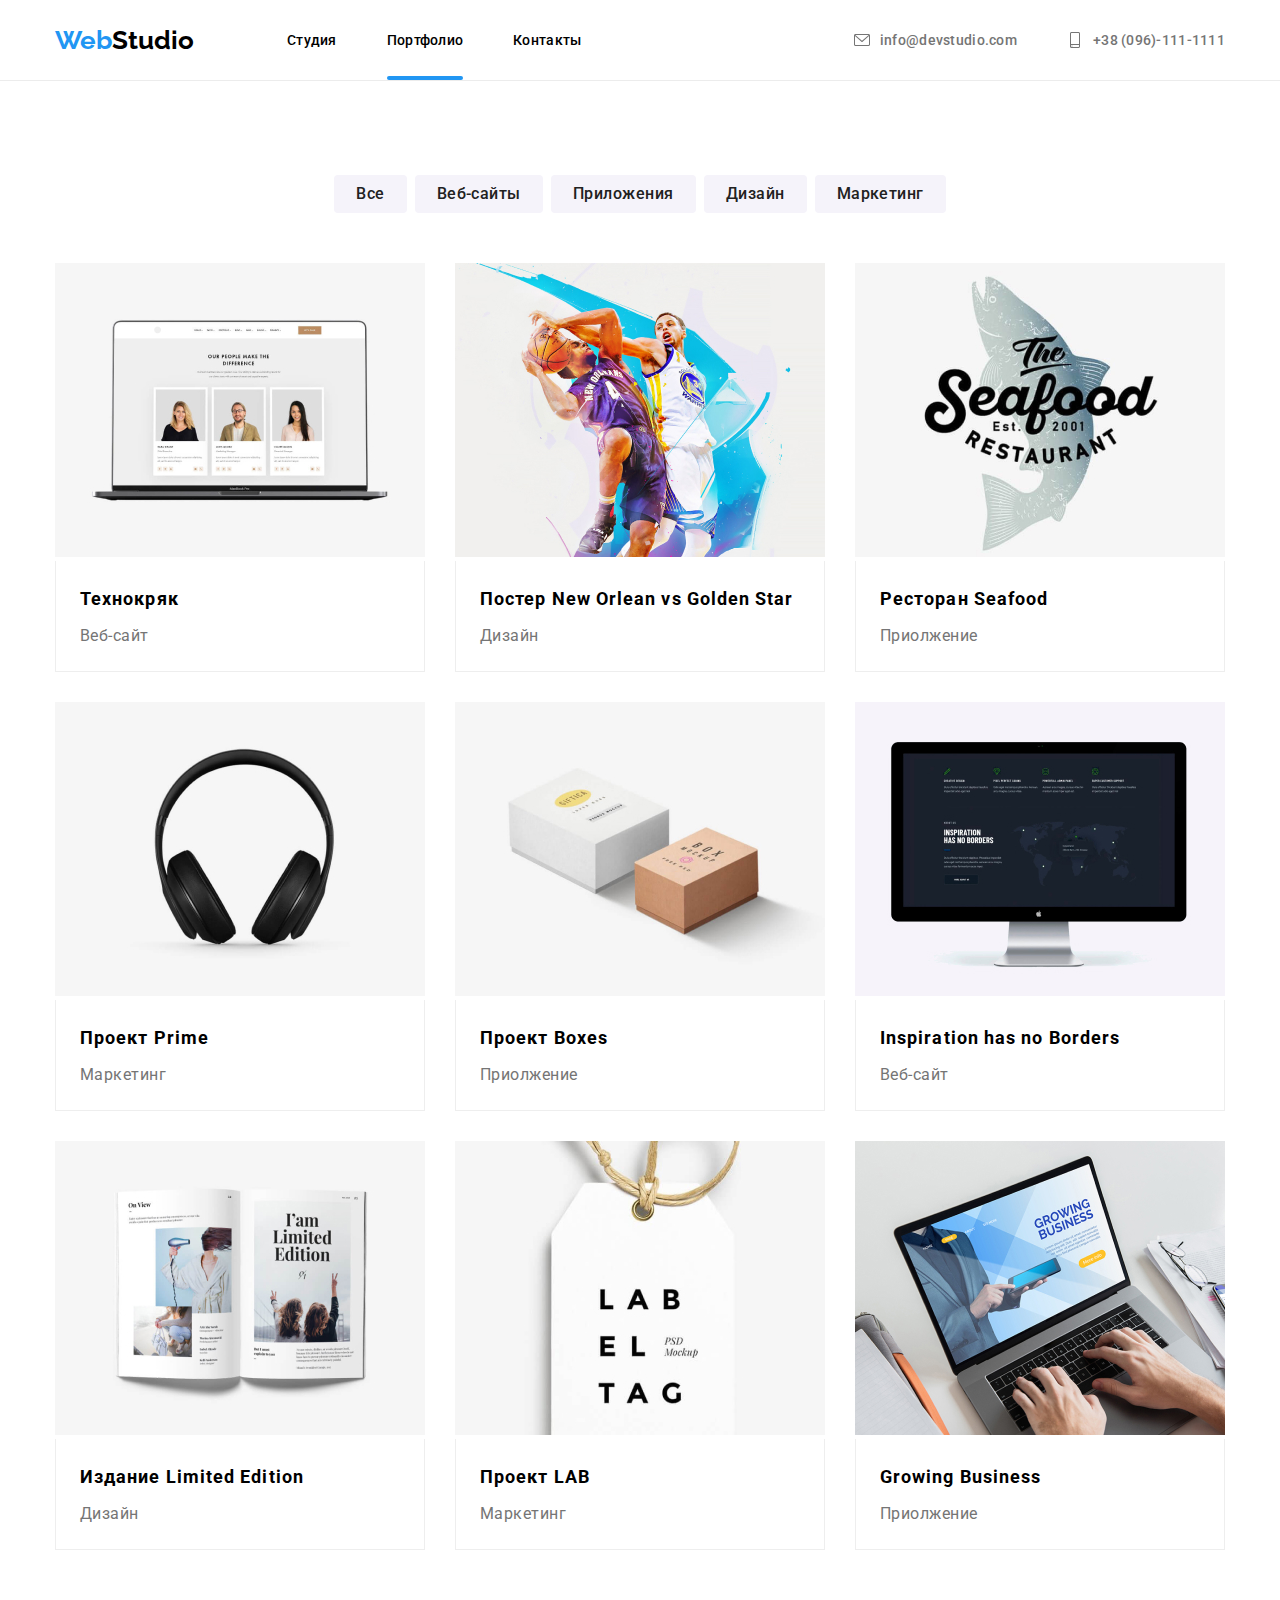
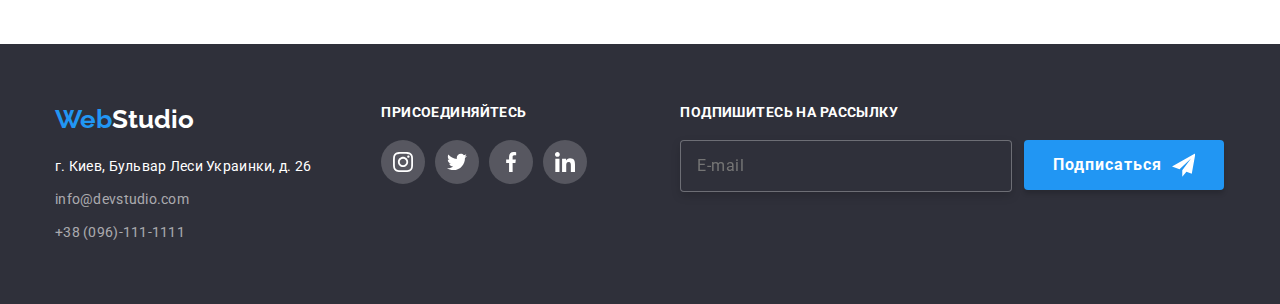
==== portfolio.html @ a00d7442 "initial commit" ====
<!DOCTYPE html>
<html lang="ru">

<head>
    <meta charset="UTF-8">
    <meta http-equiv="X-UA-Compatible" content="IE=edge">
    <meta name="viewport" content="width=device-width, initial-scale=1.0">
    <link rel="preconnect" href="https://fonts.googleapis.com">
    <link rel="preconnect" href="https://fonts.gstatic.com" crossorigin>
    <link
        href="https://fonts.googleapis.com/css2?family=Raleway:wght@400;700;900&family=Roboto:wght@400;500;700&display=swap"
        rel="stylesheet">
    <title>Portfolio</title>
    <link rel="stylesheet" href="./css/portfolioMain.min.css" />
</head>

<body class="body">
    <header class="header">
        <div class="container">
            <nav class="main-nav">
                <div class="logo topLogo ">
                    <a href="./index.html"><span>Web</span>Studio</a>
                </div>


                <ul class="menu-nav list">
                    <li class="item"><a href="./index.html">Студия</a></li>
                    <li class="item"><a href="./portfolio.html" class="link current-main">Портфолио</a></li>
                    <li class="item"><a href="">Контакты</a></li>
                </ul>

                <ul class="contacts list">
                    <li class="item"><a href="mailto:info@devstudio.com" target="_blank" class="item">
                            <svg height="16" width="16" class="contacts-icons envelope">
                                <use href="./images/sprite.svg#icon-envelope"></use>
                            </svg>
                            <p>info@devstudio.com</p>
                        </a>
                    </li>

                    <li class="item"><a href="tel:380961111111" class="item"><svg height="16" width="16"
                                class="contacts-icons phone">
                                <use href="./images/sprite.svg#icon-smartphone"></use>
                            </svg>+38 (096)-111-1111</a>
                    </li>
                </ul>

            </nav>
        </div>
    </header>

    <main>
        <section class="section">
            <h1 hidden="true"> Портфолио </h1>
            <div class="container">
                <ul class="selection-porfolio list">
                    <li>
                        <button type="button" class="item">Все</button>
                    </li>

                    <li>
                        <button type="button" class="item">Веб-сайты</button>
                    </li>

                    <li>
                        <button type="button" class="item">Приложения</button>
                    </li>

                    <li>
                        <button type="button" class="item">Дизайн</button>
                    </li>

                    <li>
                        <button type="button" class="item">Маркетинг</button>
                    </li>
                </ul>
            </div>
            <div class="container">
                <ul class="selection-menu list">


                    <li class="porftolioItem">
                        <div class="portfolioMenuThumb">

                            <img src="./images/imgTechnohack.jpg" width="370" height="294" />
                            <div class="portfolioMenuOverlay">
                                Технокряк это современная площадка распространения коронавируса. Компании используют эту
                                платформу для цифрового шпионажа и атак на защищённые сервера конкурентов.
                            </div>
                        </div>
                        <div class="textBoxForPortfolio ">
                            <h3>Технокряк</h3>
                            <p>
                                Веб-сайт
                            </p>


                        </div>
                    </li>

                    <li class="porftolioItem">
                        <div class="portfolioMenuThumb">
                            
                        <img src="./images/imgGoldenStar.jpg" width="370" height="294" />
                                                    <div class="portfolioMenuOverlay">
                                Технокряк это современная площадка распространения коронавируса. Компании используют эту
                                платформу для цифрового шпионажа и атак на защищённые сервера конкурентов.
                            </div>
                        </div>
                        <div class="textBoxForPortfolio">
                            <h3>Постер New Orlean vs Golden Star</h3>
                            <p>
                                Дизайн
                            </p>
                        </div>
                    </li>

                    <li class="porftolioItem">
                        <div class="portfolioMenuThumb">

                        <img src="./images/imgSeafood.jpg" width="370" height="294" />
                                                    <div class="portfolioMenuOverlay">
                                Технокряк это современная площадка распространения коронавируса. Компании используют эту
                                платформу для цифрового шпионажа и атак на защищённые сервера конкурентов.
                            </div>
                        </div>
                        <div class="textBoxForPortfolio">
                            <h3>Ресторан Seafood</h3>
                            <p>
                                Приолжение
                            </p>
                        </div>
                    </li>

                     <li class="porftolioItem">
                        <div class="portfolioMenuThumb">

                        <img src="./images/imgPrime.jpg" width="370" height="294" />
                                                    <div class="portfolioMenuOverlay">
                                Технокряк это современная площадка распространения коронавируса. Компании используют эту
                                платформу для цифрового шпионажа и атак на защищённые сервера конкурентов.
                            </div>
                        </div>
                        <div class="textBoxForPortfolio">
                            <h3>Проект Prime</h3>
                            <p>
                                Маркетинг
                            </p>
                        </div>
                    </li>

                     <li class="porftolioItem">
                        <div class="portfolioMenuThumb">

                        <img src="./images/imgBoxes.jpg" width="370" height="294" />
                                                    <div class="portfolioMenuOverlay">
                                Технокряк это современная площадка распространения коронавируса. Компании используют эту
                                платформу для цифрового шпионажа и атак на защищённые сервера конкурентов.
                            </div>
                        </div>
                        <div class="textBoxForPortfolio">
                            <h3>Проект Boxes</h3>
                            <p>
                                Приолжение
                            </p>
                        </div>
                    </li>


                    <li class="porftolioItem">
                        <div class="portfolioMenuThumb">
                    <img src="./images/imgNoBorders.jpg" width="370" height="294" />
                                                <div class="portfolioMenuOverlay">
                                Технокряк это современная площадка распространения коронавируса. Компании используют эту
                                платформу для цифрового шпионажа и атак на защищённые сервера конкурентов.
                            </div>
                        </div>
                        <div class="textBoxForPortfolio">
                            <h3>Inspiration has no Borders</h3>
                            <p>
                                Веб-сайт
                            </p>
                        </div>
                    </li>

                    <li class="porftolioItem">
                        <div class="portfolioMenuThumb">

                        <img src="./images/imgLimEdit.jpg" width="370" height="294" />
                                                    <div class="portfolioMenuOverlay">
                                Технокряк это современная площадка распространения коронавируса. Компании используют эту
                                платформу для цифрового шпионажа и атак на защищённые сервера конкурентов.
                            </div>
                        </div>
                        <div class="textBoxForPortfolio">
                            <h3>Издание Limited Edition</h3>
                            <p>
                                Дизайн
                            </p>
                        </div>
                    </li>

                    <li class="porftolioItem">
                        <div class="portfolioMenuThumb">

                        <img src="./images/imgLab.jpg" width="370" height="294" />
                                                    <div class="portfolioMenuOverlay">
                                Технокряк это современная площадка распространения коронавируса. Компании используют эту
                                платформу для цифрового шпионажа и атак на защищённые сервера конкурентов.
                            </div>
                        </div>
                        <div class="textBoxForPortfolio">
                            <h3>Проект LAB</h3>
                            <p>
                                Маркетинг
                            </p>
                        </div>
                    </li>

                    <li class="porftolioItem">
                        <div class="portfolioMenuThumb">

                        <img src="./images/imgGrowingBusiness.jpg" width="370" height="294" />
                                                    <div class="portfolioMenuOverlay">
                                Технокряк это современная площадка распространения коронавируса. Компании используют эту
                                платформу для цифрового шпионажа и атак на защищённые сервера конкурентов.
                            </div>
                        </div>
                        <div class="textBoxForPortfolio">
                            <h3>Growing Business</h3>
                            <p>
                                Приолжение
                            </p>
                        </div>
                    </li>

                </ul>
            </div>
        </section>
    </main>
    <footer class="footer">
        <div class="container ">
            <ul class="footerContainer">
                <li class="item">
                    <div>
                        <div class="logo bottomLogo">
                            <p><span>Web</span>Studio</p>
                        </div>
                        <address>
                            <ul class="address list">
                                <li><span>г. Киев, Бульвар Леси Украинки, д. 26</span></li>
                                <li><a href="mailto:info@devstudio.com" target="_blank">info@devstudio.com</a></li>
                                <li><a href="tel:380961111111">+38 (096)-111-1111</a></li>
                            </ul>
                        </address>
                    </div>
                </li>
                <li class="item-social">
                    <div class="footerIconsContainer">

                        <h4>ПРИСОЕДИНЯЙТЕСЬ</h4>
                        <div class="list-social list-social-footer">
                            <a class="icon-social icon-social-footer">
                                <button class="icon-social icon-social-footer">
                                    <!--linkedin-->
                                    <svg width="20px" height="20px" class="footerIconFill">
                                        <use href="./images/sprite.svg#icon-instagram"></use>
                                    </svg>
                                </button>
                            </a>
                         
                            <a class="icon-social icon-social-footer">
                                <button class="icon-social icon-social-footer">
                                    <!--twitter-->
                                    <svg width="20px" height="20px" class="footerIconFill">
                                        <use href="./images/sprite.svg#icon-twitter"></use>
                                    </svg>
                                </button>
                            </a>
                            <a class="icon-social icon-social-footer">
                                <button class="icon-social icon-social-footer">
                                    <!--facebook-->
                                    <svg width="20px" height="20px" class="footerIconFill">
                                        <use href="./images/sprite.svg#icon-facebook"></use>
                                    </svg>
                                </button>
                            </a>
                            <a class="icon-social icon-social-footer">
                                <button class="icon-social icon-social-footer">
                                    <!--linkedin-->
                                    <svg width="20px" height="20px" class="footerIconFill">
                                        <use href="./images/sprite.svg#icon-linkedin"></use>
                                    </svg>
                                </button>
                            </a>
                        </div>
                </li>
                <li class="item-email">
                    <div class="emailContainer">

                        <h4>подпишитесь на рассылку</h4>
                        <div class="list-social list-social-footer">
                            <label for="user_e-mail">
                                <input type="email" name="e-mail" class="emailContainerInput" placeholder="E-mail" />
                            </label>
                            <a href="">
                                <button type="button" class="emailContainerButton">
                                    <p>Подписаться</p>
                                    <svg width="24px" height="24px">
                                        <use href="./images/sprite.svg#icon-send"></use>
                                    </svg>
                                </button>
                            </a>
                        </div>

                </li>
            </ul>
        </div>

        </div>
    </footer>
</body>

</html>
---- css/portfolioMain.min.css ----
p,ul,li,div,h1,h2,h3,h4,h5,h6{margin-top:0;margin-bottom:0;padding:0}ul{margin-top:0;margin-bottom:0;padding-left:0}button{border-radius:4px}body{font-family:"Roboto", BlinkMacSystemFont, "Segoe UI", Oxygen, Ubuntu, Cantarell, "Open Sans", "Helvetica Neue", sans-serif;margin:0px}.list{list-style-type:none}.link{text-decoration:none}.container{box-sizing:border-box;width:1200px;padding:0 15px;margin:0 auto}.footer{background-color:var(--backgroundColorBlack);padding:60px 0px}.footer a{text-decoration:none}.footerContainer{display:flex;list-style-type:none}.item-social{margin-left:70px}.footerIconsContainer{font-style:normal;font-weight:bold;font-size:14px;line-height:16px;letter-spacing:0.03em;text-transform:uppercase;color:#ffffff;box-sizing:border-box;display:flex;flex-direction:column;align-self:center}.address{font-style:normal;font-weight:400;font-size:14px;letter-spacing:0.02em;line-height:24px;padding:0px;margin-top:20px;transition:250ms cubic-bezier(0.4, 0, 0.2, 1)}.address li+li{margin-top:9px;transition:250ms cubic-bezier(0.4, 0, 0.2, 1)}.address a:hover,.address a:focus{text-decoration:none;color:#fff;transition:250ms cubic-bezier(0.4, 0, 0.2, 1)}.address span{color:#ffffff}.address a{color:rgba(255,255,255,0.6)}.address p{color:#ffffff}.item-email{margin-left:93px}.emailContainer{display:flex;flex-direction:column;box-sizing:border-box;font-style:normal;font-weight:bold;font-size:14px;line-height:16px;letter-spacing:0.03em;text-transform:uppercase;color:#ffffff}.emailContainerInput{display:flex;align-items:center;box-sizing:border-box;padding:15px 16px;width:332px;max-width:358px;color:rgba(255,255,255,0.6);background-color:var(--backgroundColorBlack);border:1px solid rgba(255,255,255,0.3);filter:drop-shadow(0px 4px 4px rgba(0,0,0,0.15));border-radius:4px;font-family:Roboto;font-style:normal;font-weight:normal;font-size:16px;line-height:20px;letter-spacing:0.03em}.emailContainerButton{margin-left:12px;padding:10px 29px;max-width:200px;background-color:var(--highlightColor);display:flex;align-items:center;text-align:center;color:#ffffff;box-shadow:0px 4px 4px rgba(0,0,0,0.15);border:none;border-radius:4px}.emailContainerButton svg{margin-left:10px;fill:#ffffff}.emailContainerButton p{font-family:Roboto;font-style:normal;font-weight:bold;font-size:16px;line-height:30px;display:flex;align-items:center;text-align:center;letter-spacing:0.06em}.emailContainerButton:focus,.emailContainerButton:hover{background-color:#1e7dca;transition:250ms cubic-bezier(0.4, 0, 0.2, 1)}.header{margin-left:auto;margin-right:auto;padding:0 15px;border-bottom:1px solid #ececec}.mainBox{display:flex;align-self:center;justify-content:center;flex-direction:column}.main-nav{display:flex;justify-content:flex-start;align-items:center}.menu-nav{display:flex;margin-left:93px}.menu-nav a{text-decoration:none;color:#000000;font-weight:500;font-size:14px;letter-spacing:0.02em;padding-top:32px;padding-bottom:32px;display:block;transition:250ms cubic-bezier(0.4, 0, 0.2, 1)}.menu-nav a:hover,.menu-nav a:focus{color:var(--highlightColor)}.menu-nav li{text-decoration:none}.menu-nav .item:not(:last-child){margin-right:50px}.contacts{display:flex;margin-left:auto}.contacts a{text-decoration:none;font-weight:500;font-size:14px;letter-spacing:0.02em;color:#757575;padding-bottom:32px;padding-top:32px;display:block;transition:250ms cubic-bezier(0.4, 0, 0.2, 1)}.contacts-icons{display:in-block;width:16px;height:16px;margin-right:10px;fill:#757575}.contacts .item{display:flex;justify-content:center;align-items:center;align-content:center}.contacts .item.item:not(:last-child){margin-right:50px}.contacts .item a:hover,.contacts .item a:focus,.contacts .item a:hover svg,.contacts .item a:focus svg{fill:var(--highlightColor);color:var(--highlightColor);transition:250ms cubic-bezier(0.4, 0, 0.2, 1)}.current-main::after{content:"";position:absolute;border-radius:2px;left:0;bottom:0;width:100%;height:4px;background-color:#2196f3;display:block}.link{position:relative}:root{--backgroundColorBlack: #2f303a;--highlightColor: #2196f3}.section{padding-top:94px;padding-bottom:94px}.body .section+.section{margin-top:0px;padding-top:94px}.paddingKostyl{padding-bottom:0px}.backdrop{position:fixed;height:100vh;width:100vw;background-color:rgba(0,0,0,0.2);top:0;display:flex;align-items:center;justify-content:center}.modal{position:relative;width:528px;min-height:581px;background-color:#ffffff;border-radius:5px}.btn-open{position:absolute;width:30px;height:30px;right:5px;top:5px;background:#ffffff;border:1px solid rgba(0,0,0,0.1);box-sizing:border-box;display:block;align-items:center;justify-content:center;border-radius:50%}.btn-open :hover,.btn-open :focus{fill:var(--highlightColor)}.modal-label{display:flex;flex-direction:column;height:58px;padding:0 40px}.modal-title{padding:40px 40px 12px 40px;font-family:Roboto;font-style:normal;font-weight:bold;font-size:20px;line-height:23px;text-align:center;letter-spacing:0.03em;color:#212121}.modal-subText{font-family:Roboto;font-style:normal;font-weight:normal;font-size:12px;line-height:14px;letter-spacing:0.01em;box-sizing:border-box;color:#757575;margin-bottom:4px}.modal-input-container{position:relative;display:flex;box-sizing:border-box;width:100%;margin-bottom:10px}.modal-inputs{height:40px;box-sizing:border-box;border:1px solid rgba(33,33,33,0.2);width:100%;padding-left:42px;transition:250ms cubic-bezier(0.4, 0, 0.2, 1)}.modal-inputs-icons{position:absolute;display:block;left:15px;top:50%;transform:translateY(-50%);transition:250ms cubic-bezier(0.4, 0, 0.2, 1)}.modal-textarea{width:100%;height:120px;border:1px solid rgba(33,33,33,0.2);box-sizing:border-box;border-radius:4px;resize:none;padding:12px 16px;transition:250ms cubic-bezier(0.4, 0, 0.2, 1)}.modal-textarea::placeholder{font-style:normal;font-weight:normal;font-size:14px}.modal-inputs:hover,.modal-inputs:focus,.modal-textarea:focus,.modal-textarea:hover{border:1px solid #2196F3;outline:none}.modal-inputs:focus ~ .modal-inputs-icons{fill:#2196F3}.modal-checkbox{display:inline-flex;justify-content:center;align-items:center;align-content:center;margin-top:20px}.termsuse-text{display:flex;margin:0;font-size:14px;line-height:171%;letter-spacing:0.03em;color:#757575;padding-left:7px}.termsuse-text::before{content:"";width:15px;height:15px;border:2px solid #212121;border-radius:2px;margin-right:5px}.check:checked+.termsuse-text::before{background-color:#2196F3;display:flex;justify-content:center;align-items:center;width:15px;height:15px;border:none;background-image:url(../images/icon-check.svg);background-repeat:no-repeat;padding:2px;background-size:contain}.check{display:none;width:15px;height:15px}.terms-link{margin-left:5px;text-decoration-line:underline;color:#2196F3}.terms-text{font-family:Roboto;font-style:normal;font-weight:normal;font-size:14px;line-height:24px;letter-spacing:0.03em;color:#757575}.terms-link{margin-left:5px;text-decoration-line:underline;color:#2196F3}.modal-button{display:flex;align-items:center;justify-content:center}.send-button{margin-top:15px;width:200px;height:50px;background-color:#2196F3;border:0px;cursor:pointer;border-radius:4px;transition:250ms cubic-bezier(0.4, 0, 0.2, 1);font-style:normal;font-weight:bold;font-size:16px;line-height:187%;text-align:center;letter-spacing:0.06em;color:#FFFFFF}.send-button:hover,.send-button:focus{background:#188ce8}.list-social{display:flex;justify-content:center}.list-social a+a{margin-left:10px}.icon-social{display:flex;content:"";align-items:center;justify-content:center;height:44px;width:44px;background-size:20px 20px;border-radius:50%;border:0px;background-repeat:no-repeat;background-position:center;transition:250ms cubic-bezier(0.4, 0, 0.2, 1)}.teamIconFill{fill:#AFB1b8}.teamIconBackground{background-color:#ffffff}.icon-social:hover .teamIconFill,.icon-social:focus .teamIconFill{fill:#ffffff}.icon-social:hover,.icon-social:focus{background-color:var(--highlightColor)}.icon-social:nth-child(1){background-image:url(../images/instagram.svg)}.icon-social:nth-child(2){background-image:url(../images/twitter.svg)}.icon-social:nth-child(3){background-image:url(../images/facebook.svg)}.icon-social:nth-child(4){background-image:url(../images/linkedin.svg)}.list-social-footer{margin-top:20px}.icon-social-footer{fill:#ffffff;color:#ffffff;background-color:rgba(255,255,255,0.1)}.logo{text-decoration:none;font-family:"Raleway", sans-serif;font-size:26px;font-weight:700;color:#ffffff;text-decoration:none}.logo span{color:var(--highlightColor)}.logo a{text-decoration:none}.topLogo a{color:#000000}.bottomLogo a{color:#ffffff;margin-bottom:20px}.title{margin-bottom:50px;font-size:36px;line-height:42px;letter-spacing:00.02em}.sub-title{margin-bottom:10px}.portfolioContainerFix{padding-top:94px;padding-bottom:94px}.selection-porfolio{display:flex;align-self:center;justify-content:center;align-items:center;margin-bottom:50px}.selection-porfolio li:not(:last-child){margin-right:8px}.selection-porfolio button{font-family:Roboto, BlinkMacSystemFont, "Segoe UI", Oxygen, Ubuntu, Cantarell, "Open Sans", "Helvetica Neue", sans-serif;background-color:#f5f3fa;color:#212121;text-align:center;font-weight:500;line-height:26px;letter-spacing:0.03em;font-size:16px;border:none;padding-inline:22px;padding-bottom:6px;padding-top:6px;transition:250ms cubic-bezier(0.4, 0, 0.2, 1)}.selection-porfolio button:hover,.selection-porfolio button:focus{background-color:var(--highlightColor);color:#ffffff}.selection-menu{font-family:"Roboto", sans-serif;display:flex;flex-wrap:wrap;justify-content:center;margin-left:auto;margin-right:auto;margin-top:-30px;margin-left:-30px}.porftolioItem{text-decoration:none;background-color:#ffffff;margin-left:30px;margin-top:30px;width:370px;background:#ffffff;box-sizing:border-box;overflow:hidden;transition:250ms cubic-bezier(0.4, 0, 0.2, 1)}.porftolioItem:hover{box-shadow:0px 1px 1px rgba(0,0,0,0.12),0px 4px 4px rgba(0,0,0,0.06),1px 4px 6px rgba(0,0,0,0.16)}.textBoxForPortfolio{margin-top:0;padding:20px 24px;border-bottom:1px solid #eeeeee;border-left:1px solid #eeeeee;border-right:1px solid #eeeeee;border-top:0 solid #eeeeee}.selection-menu h3{font-weight:700;font-size:18px;line-height:36px;letter-spacing:0.06em}.selection-menu p{font-weight:400;font-size:16px;line-height:30px;letter-spacing:0.03em;color:#757575;margin-top:4px}.portfolioMenuThumb{position:relative;display:block;overflow:hidden;padding:0}.portfolioMenuOverlay{margin:0;position:absolute;bottom:0px;box-sizing:border-box;overflow:hidden;display:flex;justify-content:center;align-items:center;font-weight:normal;padding:0 24px;height:100%;width:100%;background-color:rgba(33,150,243,0.9);line-height:28px;transform:translateY(100%);transition:transform 250ms cubic-bezier(0.4, 0, 0.2, 1);background:rgba(33,150,243,0.9);letter-spacing:0.03em;font-size:18px;font-weight:700;color:#ffffff}.porftolioItem:hover .portfolioMenuOverlay{transform:translateY(0%)}.is-hidden{opacity:0;visibility:hidden;pointer-events:none}
/*# sourceMappingURL=portfolioMain.min.css.map */
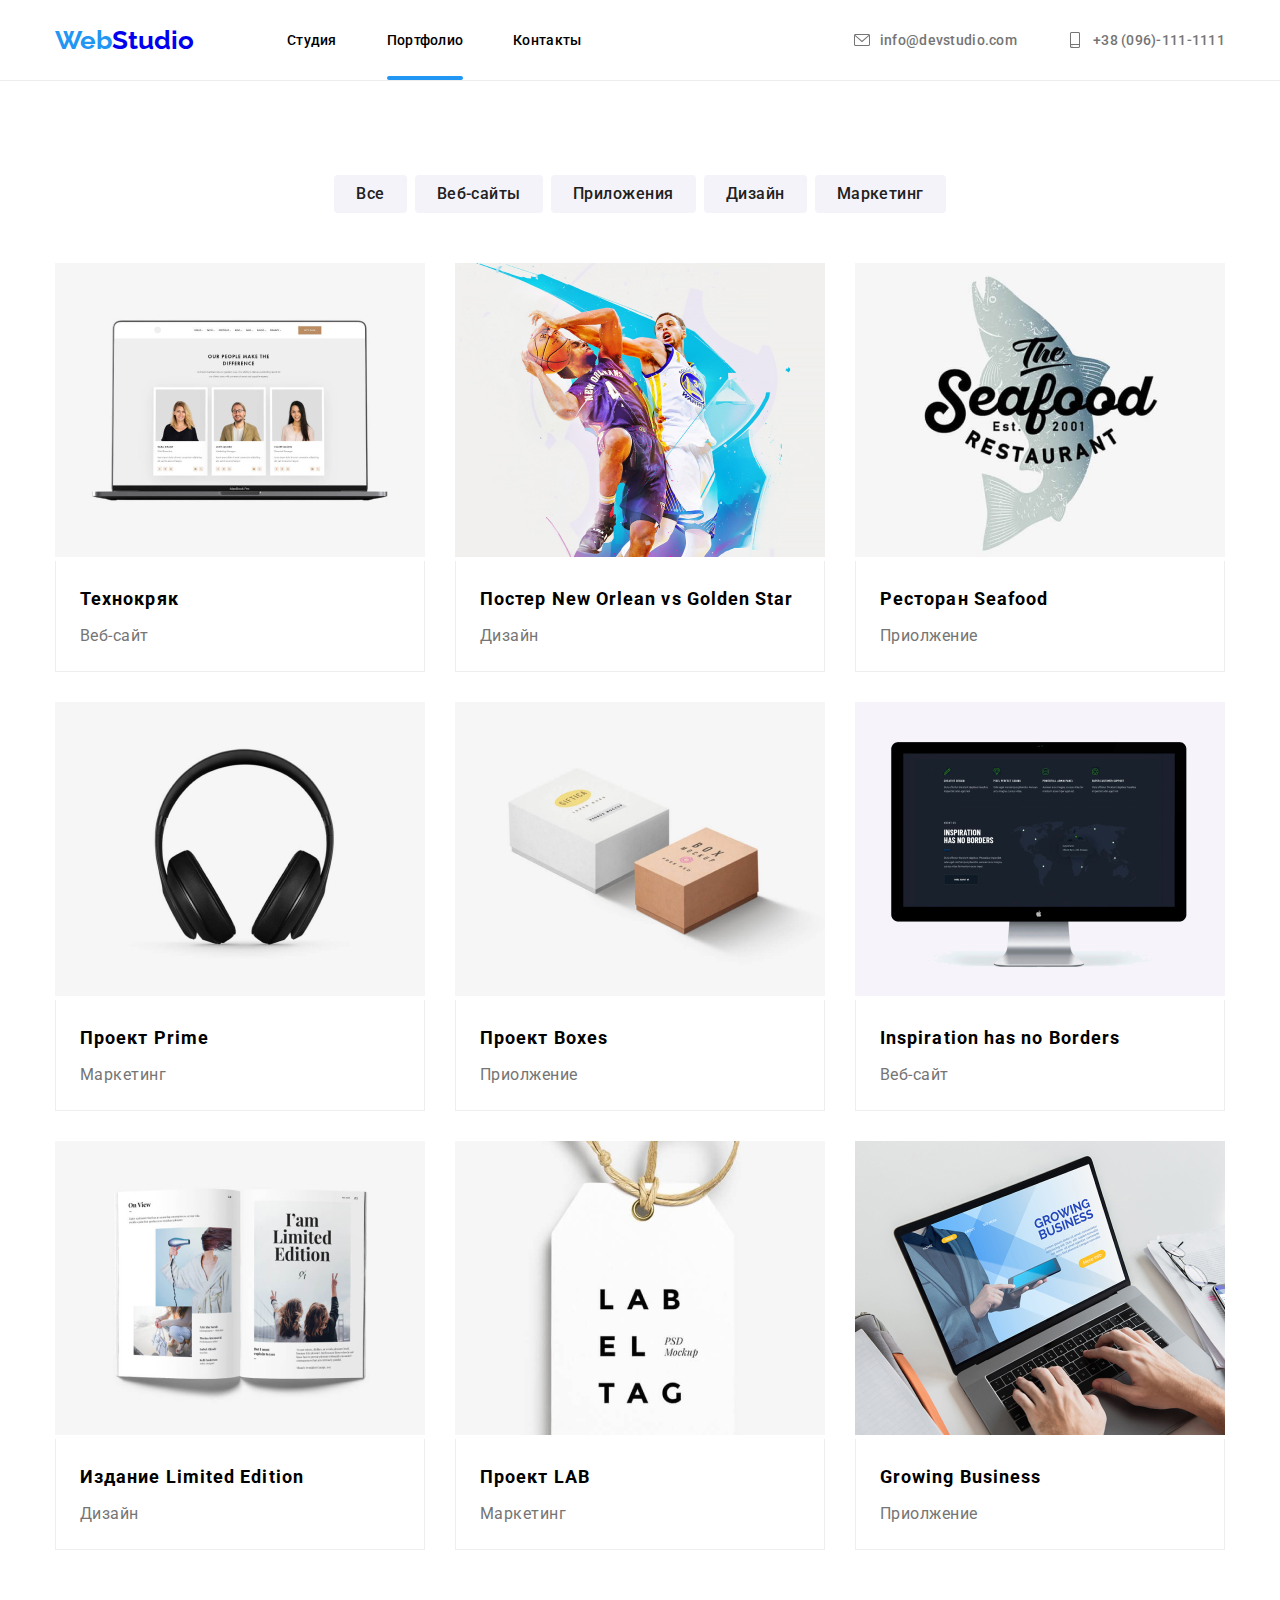
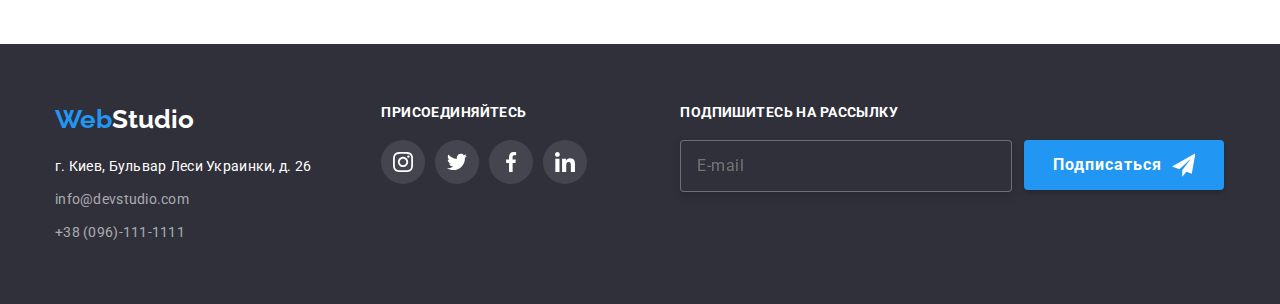
==== commit a5f65106: "fix" ====
--- a/portfolio.html
+++ b/portfolio.html
@@ -17,21 +17,21 @@
 <body class="body">
     <header class="header">
         <div class="container">
-            <nav class="main-nav">
+            <nav class="header__main__nav">
                 <div class="logo topLogo ">
                     <a href="./index.html"><span>Web</span>Studio</a>
                 </div>
 
 
-                <ul class="menu-nav list">
+                <ul class="header__menu__nav list">
                     <li class="item"><a href="./index.html">Студия</a></li>
                     <li class="item"><a href="./portfolio.html" class="link current-main">Портфолио</a></li>
                     <li class="item"><a href="">Контакты</a></li>
                 </ul>
 
-                <ul class="contacts list">
+                <ul class="header__contacts list">
                     <li class="item"><a href="mailto:info@devstudio.com" target="_blank" class="item">
-                            <svg height="16" width="16" class="contacts-icons envelope">
+                            <svg height="16" width="16" class="header__contacts-icons envelope">
                                 <use href="./images/sprite.svg#icon-envelope"></use>
                             </svg>
                             <p>info@devstudio.com</p>
@@ -39,7 +39,7 @@
                     </li>
 
                     <li class="item"><a href="tel:380961111111" class="item"><svg height="16" width="16"
-                                class="contacts-icons phone">
+                                class="header__contacts-icons phone">
                                 <use href="./images/sprite.svg#icon-smartphone"></use>
                             </svg>+38 (096)-111-1111</a>
                     </li>
@@ -53,7 +53,7 @@
         <section class="section">
             <h1 hidden="true"> Портфолио </h1>
             <div class="container">
-                <ul class="selection-porfolio list">
+                <ul class="selection__porfolio list">
                     <li>
                         <button type="button" class="item">Все</button>
                     </li>
@@ -76,19 +76,19 @@
                 </ul>
             </div>
             <div class="container">
-                <ul class="selection-menu list">
-
-
-                    <li class="porftolioItem">
-                        <div class="portfolioMenuThumb">
+                <ul class="selection__menu list">
+
+
+                    <li class="porftolio__Item">
+                        <div class="portfolio__Menu__Thumb">
 
                             <img src="./images/imgTechnohack.jpg" width="370" height="294" />
-                            <div class="portfolioMenuOverlay">
-                                Технокряк это современная площадка распространения коронавируса. Компании используют эту
-                                платформу для цифрового шпионажа и атак на защищённые сервера конкурентов.
-                            </div>
-                        </div>
-                        <div class="textBoxForPortfolio ">
+                            <div class="portfolio__Menu__Overlay">
+                                Технокряк это современная площадка распространения коронавируса. Компании используют эту
+                                платформу для цифрового шпионажа и атак на защищённые сервера конкурентов.
+                            </div>
+                        </div>
+                        <div class="text__Box__For__Portfolio ">
                             <h3>Технокряк</h3>
                             <p>
                                 Веб-сайт
@@ -98,16 +98,16 @@
                         </div>
                     </li>
 
-                    <li class="porftolioItem">
-                        <div class="portfolioMenuThumb">
+                    <li class="porftolio__Item">
+                        <div class="portfolio__Menu__Thumb">
                             
                         <img src="./images/imgGoldenStar.jpg" width="370" height="294" />
-                                                    <div class="portfolioMenuOverlay">
-                                Технокряк это современная площадка распространения коронавируса. Компании используют эту
-                                платформу для цифрового шпионажа и атак на защищённые сервера конкурентов.
-                            </div>
-                        </div>
-                        <div class="textBoxForPortfolio">
+                                                    <div class="portfolio__Menu__Overlay">
+                                Технокряк это современная площадка распространения коронавируса. Компании используют эту
+                                платформу для цифрового шпионажа и атак на защищённые сервера конкурентов.
+                            </div>
+                        </div>
+                        <div class="text__Box__For__Portfolio">
                             <h3>Постер New Orlean vs Golden Star</h3>
                             <p>
                                 Дизайн
@@ -115,16 +115,16 @@
                         </div>
                     </li>
 
-                    <li class="porftolioItem">
-                        <div class="portfolioMenuThumb">
+                    <li class="porftolio__Item">
+                        <div class="portfolio__Menu__Thumb">
 
                         <img src="./images/imgSeafood.jpg" width="370" height="294" />
-                                                    <div class="portfolioMenuOverlay">
-                                Технокряк это современная площадка распространения коронавируса. Компании используют эту
-                                платформу для цифрового шпионажа и атак на защищённые сервера конкурентов.
-                            </div>
-                        </div>
-                        <div class="textBoxForPortfolio">
+                                                    <div class="portfolio__Menu__Overlay">
+                                Технокряк это современная площадка распространения коронавируса. Компании используют эту
+                                платформу для цифрового шпионажа и атак на защищённые сервера конкурентов.
+                            </div>
+                        </div>
+                        <div class="text__Box__For__Portfolio">
                             <h3>Ресторан Seafood</h3>
                             <p>
                                 Приолжение
@@ -132,16 +132,16 @@
                         </div>
                     </li>
 
-                     <li class="porftolioItem">
-                        <div class="portfolioMenuThumb">
+                     <li class="porftolio__Item">
+                        <div class="portfolio__Menu__Thumb">
 
                         <img src="./images/imgPrime.jpg" width="370" height="294" />
-                                                    <div class="portfolioMenuOverlay">
-                                Технокряк это современная площадка распространения коронавируса. Компании используют эту
-                                платформу для цифрового шпионажа и атак на защищённые сервера конкурентов.
-                            </div>
-                        </div>
-                        <div class="textBoxForPortfolio">
+                                                    <div class="portfolio__Menu__Overlay">
+                                Технокряк это современная площадка распространения коронавируса. Компании используют эту
+                                платформу для цифрового шпионажа и атак на защищённые сервера конкурентов.
+                            </div>
+                        </div>
+                        <div class="text__Box__For__Portfolio">
                             <h3>Проект Prime</h3>
                             <p>
                                 Маркетинг
@@ -149,16 +149,16 @@
                         </div>
                     </li>
 
-                     <li class="porftolioItem">
-                        <div class="portfolioMenuThumb">
+                     <li class="porftolio__Item">
+                        <div class="portfolio__Menu__Thumb">
 
                         <img src="./images/imgBoxes.jpg" width="370" height="294" />
-                                                    <div class="portfolioMenuOverlay">
-                                Технокряк это современная площадка распространения коронавируса. Компании используют эту
-                                платформу для цифрового шпионажа и атак на защищённые сервера конкурентов.
-                            </div>
-                        </div>
-                        <div class="textBoxForPortfolio">
+                                                    <div class="portfolio__Menu__Overlay">
+                                Технокряк это современная площадка распространения коронавируса. Компании используют эту
+                                платформу для цифрового шпионажа и атак на защищённые сервера конкурентов.
+                            </div>
+                        </div>
+                        <div class="text__Box__For__Portfolio">
                             <h3>Проект Boxes</h3>
                             <p>
                                 Приолжение
@@ -167,15 +167,15 @@
                     </li>
 
 
-                    <li class="porftolioItem">
-                        <div class="portfolioMenuThumb">
+                    <li class="porftolio__Item">
+                        <div class="portfolio__Menu__Thumb">
                     <img src="./images/imgNoBorders.jpg" width="370" height="294" />
-                                                <div class="portfolioMenuOverlay">
-                                Технокряк это современная площадка распространения коронавируса. Компании используют эту
-                                платформу для цифрового шпионажа и атак на защищённые сервера конкурентов.
-                            </div>
-                        </div>
-                        <div class="textBoxForPortfolio">
+                                                <div class="portfolio__Menu__Overlay">
+                                Технокряк это современная площадка распространения коронавируса. Компании используют эту
+                                платформу для цифрового шпионажа и атак на защищённые сервера конкурентов.
+                            </div>
+                        </div>
+                        <div class="text__Box__For__Portfolio">
                             <h3>Inspiration has no Borders</h3>
                             <p>
                                 Веб-сайт
@@ -183,16 +183,16 @@
                         </div>
                     </li>
 
-                    <li class="porftolioItem">
-                        <div class="portfolioMenuThumb">
+                    <li class="porftolio__Item">
+                        <div class="portfolio__Menu__Thumb">
 
                         <img src="./images/imgLimEdit.jpg" width="370" height="294" />
-                                                    <div class="portfolioMenuOverlay">
-                                Технокряк это современная площадка распространения коронавируса. Компании используют эту
-                                платформу для цифрового шпионажа и атак на защищённые сервера конкурентов.
-                            </div>
-                        </div>
-                        <div class="textBoxForPortfolio">
+                                                    <div class="portfolio__Menu__Overlay">
+                                Технокряк это современная площадка распространения коронавируса. Компании используют эту
+                                платформу для цифрового шпионажа и атак на защищённые сервера конкурентов.
+                            </div>
+                        </div>
+                        <div class="text__Box__For__Portfolio">
                             <h3>Издание Limited Edition</h3>
                             <p>
                                 Дизайн
@@ -200,16 +200,16 @@
                         </div>
                     </li>
 
-                    <li class="porftolioItem">
-                        <div class="portfolioMenuThumb">
+                    <li class="porftolio__Item">
+                        <div class="portfolio__Menu__Thumb">
 
                         <img src="./images/imgLab.jpg" width="370" height="294" />
-                                                    <div class="portfolioMenuOverlay">
-                                Технокряк это современная площадка распространения коронавируса. Компании используют эту
-                                платформу для цифрового шпионажа и атак на защищённые сервера конкурентов.
-                            </div>
-                        </div>
-                        <div class="textBoxForPortfolio">
+                                                    <div class="portfolio__Menu__Overlay">
+                                Технокряк это современная площадка распространения коронавируса. Компании используют эту
+                                платформу для цифрового шпионажа и атак на защищённые сервера конкурентов.
+                            </div>
+                        </div>
+                        <div class="text__Box__For__Portfolio">
                             <h3>Проект LAB</h3>
                             <p>
                                 Маркетинг
@@ -217,16 +217,16 @@
                         </div>
                     </li>
 
-                    <li class="porftolioItem">
-                        <div class="portfolioMenuThumb">
+                    <li class="porftolio__Item">
+                        <div class="portfolio__Menu__Thumb">
 
                         <img src="./images/imgGrowingBusiness.jpg" width="370" height="294" />
-                                                    <div class="portfolioMenuOverlay">
-                                Технокряк это современная площадка распространения коронавируса. Компании используют эту
-                                платформу для цифрового шпионажа и атак на защищённые сервера конкурентов.
-                            </div>
-                        </div>
-                        <div class="textBoxForPortfolio">
+                                                    <div class="portfolio__Menu__Overlay">
+                                Технокряк это современная площадка распространения коронавируса. Компании используют эту
+                                платформу для цифрового шпионажа и атак на защищённые сервера конкурентов.
+                            </div>
+                        </div>
+                        <div class="text__Box__For__Portfolio">
                             <h3>Growing Business</h3>
                             <p>
                                 Приолжение
@@ -240,10 +240,10 @@
     </main>
     <footer class="footer">
         <div class="container ">
-            <ul class="footerContainer">
+            <ul class="footer__Container">
                 <li class="item">
                     <div>
-                        <div class="logo bottomLogo">
+                        <div class="logo bottom__Logo">
                             <p><span>Web</span>Studio</p>
                         </div>
                         <address>
@@ -255,38 +255,38 @@
                         </address>
                     </div>
                 </li>
-                <li class="item-social">
-                    <div class="footerIconsContainer">
+                <li class="item__social">
+                    <div class="footer__Icons__Container">
 
                         <h4>ПРИСОЕДИНЯЙТЕСЬ</h4>
-                        <div class="list-social list-social-footer">
-                            <a class="icon-social icon-social-footer">
-                                <button class="icon-social icon-social-footer">
+                        <div class="social__list social__list__footer">
+                            <a class="social__icon">
+                                <button class="social__icon social__icon__footer">
                                     <!--linkedin-->
                                     <svg width="20px" height="20px" class="footerIconFill">
                                         <use href="./images/sprite.svg#icon-instagram"></use>
                                     </svg>
                                 </button>
                             </a>
-                         
-                            <a class="icon-social icon-social-footer">
-                                <button class="icon-social icon-social-footer">
+
+                            <a class="social__icon">
+                                <button class="social__icon social__icon__footer">
                                     <!--twitter-->
                                     <svg width="20px" height="20px" class="footerIconFill">
                                         <use href="./images/sprite.svg#icon-twitter"></use>
                                     </svg>
                                 </button>
                             </a>
-                            <a class="icon-social icon-social-footer">
-                                <button class="icon-social icon-social-footer">
+                            <a class="social__icon">
+                                <button class="social__icon social__icon__footer">
                                     <!--facebook-->
                                     <svg width="20px" height="20px" class="footerIconFill">
                                         <use href="./images/sprite.svg#icon-facebook"></use>
                                     </svg>
                                 </button>
                             </a>
-                            <a class="icon-social icon-social-footer">
-                                <button class="icon-social icon-social-footer">
+                            <a class="social__icon ">
+                                <button class="social__icon social__icon__footer">
                                     <!--linkedin-->
                                     <svg width="20px" height="20px" class="footerIconFill">
                                         <use href="./images/sprite.svg#icon-linkedin"></use>
@@ -295,16 +295,17 @@
                             </a>
                         </div>
                 </li>
-                <li class="item-email">
-                    <div class="emailContainer">
+                <li class="footer__item__email">
+                    <div class="footer__email_Container">
 
                         <h4>подпишитесь на рассылку</h4>
-                        <div class="list-social list-social-footer">
+                        <div class="social__list social__list__footer">
                             <label for="user_e-mail">
-                                <input type="email" name="e-mail" class="emailContainerInput" placeholder="E-mail" />
+                                <input type="email" name="e-mail" class="footer__email__Input__Container" placeholder="E-mail" />
                             </label>
+                            
                             <a href="">
-                                <button type="button" class="emailContainerButton">
+                                <button type="button" class="footer__email__Button__Container">
                                     <p>Подписаться</p>
                                     <svg width="24px" height="24px">
                                         <use href="./images/sprite.svg#icon-send"></use>
--- a/css/portfolioMain.min.css
+++ b/css/portfolioMain.min.css
@@ -1,4 +1,4 @@
 p,ul,li,div,h1,h2,h3,h4,h5,h6{margin-top:0;margin-bottom:0;padding:0}ul{margin-top:0;margin-bottom:0;padding-left:0}button{border-radius:4px}body{font-family:"Roboto", BlinkMacSystemFont, "Segoe UI", Oxygen, Ubuntu,- Cantarell, "Open Sans", "Helvetica Neue", sans-serif;margin:0px}.list{list-style-type:none}.link{text-decoration:none}.container{box-sizing:border-box;width:1200px;padding:0 15px;margin:0 auto}.footer{background-color:var(--backgroundColorBlack);padding:60px 0px}.footer a{text-decoration:none}.footerContainer{display:flex;list-style-type:none}.item-social{margin-left:70px}.footerIconsContainer{font-style:normal;font-weight:bold;font-size:14px;line-height:16px;letter-spacing:0.03em;text-transform:uppercase;color:#ffffff;box-sizing:border-box;display:flex;flex-direction:column;align-self:center}.address{font-style:normal;font-weight:400;font-size:14px;letter-spacing:0.02em;line-height:24px;padding:0px;margin-top:20px;transition:250ms cubic-bezier(0.4, 0, 0.2, 1)}.address li+li{margin-top:9px;transition:250ms cubic-bezier(0.4, 0, 0.2, 1)}.address a:hover,.address a:focus{text-decoration:none;color:#fff;transition:250ms cubic-bezier(0.4, 0, 0.2, 1)}.address span{color:#ffffff}.address a{color:rgba(255,255,255,0.6)}.address p{color:#ffffff}.item-email{margin-left:93px}.emailContainer{display:flex;flex-direction:column;box-sizing:border-box;font-style:normal;font-weight:bold;font-size:14px;line-height:16px;letter-spacing:0.03em;text-transform:uppercase;color:#ffffff}.emailContainerInput{display:flex;align-items:center;box-sizing:border-box;padding:15px 16px;width:332px;max-width:358px;color:rgba(255,255,255,0.6);background-color:var(--backgroundColorBlack);border:1px solid rgba(255,255,255,0.3);filter:drop-shadow(0px 4px 4px rgba(0,0,0,0.15));border-radius:4px;font-family:Roboto;font-style:normal;font-weight:normal;font-size:16px;line-height:20px;letter-spacing:0.03em}.emailContainerButton{margin-left:12px;padding:10px 29px;max-width:200px;background-color:var(--highlightColor);display:flex;align-items:center;text-align:center;color:#ffffff;box-shadow:0px 4px 4px rgba(0,0,0,0.15);border:none;border-radius:4px}.emailContainerButton svg{margin-left:10px;fill:#ffffff}.emailContainerButton p{font-family:Roboto;font-style:normal;font-weight:bold;font-size:16px;line-height:30px;display:flex;align-items:center;text-align:center;letter-spacing:0.06em}.emailContainerButton:focus,.emailContainerButton:hover{background-color:#1e7dca;transition:250ms cubic-bezier(0.4, 0, 0.2, 1)}.header{margin-left:auto;margin-right:auto;padding:0 15px;border-bottom:1px solid #ececec}.mainBox{display:flex;align-self:center;justify-content:center;flex-direction:column}.main-nav{display:flex;justify-content:flex-start;align-items:center}.menu-nav{display:flex;margin-left:93px}.menu-nav a{text-decoration:none;color:#000000;font-weight:500;font-size:14px;letter-spacing:0.02em;padding-top:32px;padding-bottom:32px;display:block;transition:250ms cubic-bezier(0.4, 0, 0.2, 1)}.menu-nav a:hover,.menu-nav a:focus{color:var(--highlightColor)}.menu-nav li{text-decoration:none}.menu-nav .item:not(:last-child){margin-right:50px}.contacts{display:flex;margin-left:auto}.contacts a{text-decoration:none;font-weight:500;font-size:14px;letter-spacing:0.02em;color:#757575;padding-bottom:32px;padding-top:32px;display:block;transition:250ms cubic-bezier(0.4, 0, 0.2, 1)}.contacts-icons{display:in-block;width:16px;height:16px;margin-right:10px;fill:#757575}.contacts .item{display:flex;justify-content:center;align-items:center;align-content:center}.contacts .item.item:not(:last-child){margin-right:50px}.contacts .item a:hover,.contacts .item a:focus,.contacts .item a:hover svg,.contacts .item a:focus svg{fill:var(--highlightColor);color:var(--highlightColor);transition:250ms cubic-bezier(0.4, 0, 0.2, 1)}.current-main::after{content:"";position:absolute;border-radius:2px;left:0;bottom:0;width:100%;height:4px;background-color:#2196f3;display:block}.link{position:relative}:root{--backgroundColorBlack: #2f303a;--highlightColor: #2196f3}.section{padding-top:94px;padding-bottom:94px}.body .section+.section{margin-top:0px;padding-top:94px}.paddingKostyl{padding-bottom:0px}.backdrop{position:fixed;height:100vh;width:100vw;background-color:rgba(0,0,0,0.2);top:0;display:flex;align-items:center;justify-content:center}.modal{position:relative;width:528px;min-height:581px;background-color:#ffffff;border-radius:5px}.btn-open{position:absolute;width:30px;height:30px;right:5px;top:5px;background:#ffffff;border:1px solid rgba(0,0,0,0.1);box-sizing:border-box;display:block;align-items:center;justify-content:center;border-radius:50%}.btn-open :hover,.btn-open :focus{fill:var(--highlightColor)}.modal-label{display:flex;flex-direction:column;height:58px;padding:0 40px}.modal-title{padding:40px 40px 12px 40px;font-family:Roboto;font-style:normal;font-weight:bold;font-size:20px;line-height:23px;text-align:center;letter-spacing:0.03em;color:#212121}.modal-subText{font-family:Roboto;font-style:normal;font-weight:normal;font-size:12px;line-height:14px;letter-spacing:0.01em;box-sizing:border-box;color:#757575;margin-bottom:4px}.modal-input-container{position:relative;display:flex;box-sizing:border-box;width:100%;margin-bottom:10px}.modal-inputs{height:40px;box-sizing:border-box;border:1px solid rgba(33,33,33,0.2);width:100%;padding-left:42px;transition:250ms cubic-bezier(0.4, 0, 0.2, 1)}.modal-inputs-icons{position:absolute;display:block;left:15px;top:50%;transform:translateY(-50%);transition:250ms cubic-bezier(0.4, 0, 0.2, 1)}.modal-textarea{width:100%;height:120px;border:1px solid rgba(33,33,33,0.2);box-sizing:border-box;border-radius:4px;resize:none;padding:12px 16px;transition:250ms cubic-bezier(0.4, 0, 0.2, 1)}.modal-textarea::placeholder{font-style:normal;font-weight:normal;font-size:14px}.modal-inputs:hover,.modal-inputs:focus,.modal-textarea:focus,.modal-textarea:hover{border:1px solid #2196F3;outline:none}.modal-inputs:focus ~ .modal-inputs-icons{fill:#2196F3}.modal-checkbox{display:inline-flex;justify-content:center;align-items:center;align-content:center;margin-top:20px}.termsuse-text{display:flex;margin:0;font-size:14px;line-height:171%;letter-spacing:0.03em;color:#757575;padding-left:7px}.termsuse-text::before{content:"";width:15px;height:15px;border:2px solid #212121;border-radius:2px;margin-right:5px}.check:checked+.termsuse-text::before{background-color:#2196F3;display:flex;justify-content:center;align-items:center;width:15px;height:15px;border:none;background-image:url(../images/icon-check.svg);background-repeat:no-repeat;padding:2px;background-size:contain}.check{display:none;width:15px;height:15px}.terms-link{margin-left:5px;text-decoration-line:underline;color:#2196F3}.terms-text{font-family:Roboto;font-style:normal;font-weight:normal;font-size:14px;line-height:24px;letter-spacing:0.03em;color:#757575}.terms-link{margin-left:5px;text-decoration-line:underline;color:#2196F3}.modal-button{display:flex;align-items:center;justify-content:center}.send-button{margin-top:15px;width:200px;height:50px;background-color:#2196F3;border:0px;cursor:pointer;border-radius:4px;transition:250ms cubic-bezier(0.4, 0, 0.2, 1);font-style:normal;font-weight:bold;font-size:16px;line-height:187%;text-align:center;letter-spacing:0.06em;color:#FFFFFF}.send-button:hover,.send-button:focus{background:#188ce8}.list-social{display:flex;justify-content:center}.list-social a+a{margin-left:10px}.icon-social{display:flex;content:"";align-items:center;justify-content:center;height:44px;width:44px;background-size:20px 20px;border-radius:50%;border:0px;background-repeat:no-repeat;background-position:center;transition:250ms cubic-bezier(0.4, 0, 0.2, 1)}.teamIconFill{fill:#AFB1b8}.teamIconBackground{background-color:#ffffff}.icon-social:hover .teamIconFill,.icon-social:focus .teamIconFill{fill:#ffffff}.icon-social:hover,.icon-social:focus{background-color:var(--highlightColor)}.icon-social:nth-child(1){background-image:url(../images/instagram.svg)}.icon-social:nth-child(2){background-image:url(../images/twitter.svg)}.icon-social:nth-child(3){background-image:url(../images/facebook.svg)}.icon-social:nth-child(4){background-image:url(../images/linkedin.svg)}.list-social-footer{margin-top:20px}.icon-social-footer{fill:#ffffff;color:#ffffff;background-color:rgba(255,255,255,0.1)}.logo{text-decoration:none;font-family:"Raleway", sans-serif;font-size:26px;font-weight:700;color:#ffffff;text-decoration:none}.logo span{color:var(--highlightColor)}.logo a{text-decoration:none}.topLogo a{color:#000000}.bottomLogo a{color:#ffffff;margin-bottom:20px}.title{margin-bottom:50px;font-size:36px;line-height:42px;letter-spacing:00.02em}.sub-title{margin-bottom:10px}.portfolioContainerFix{padding-top:94px;padding-bottom:94px}.selection-porfolio{display:flex;align-self:center;justify-content:center;align-items:center;margin-bottom:50px}.selection-porfolio li:not(:last-child){margin-right:8px}.selection-porfolio button{font-family:Roboto, BlinkMacSystemFont, "Segoe UI", Oxygen, Ubuntu, Cantarell,- "Open Sans", "Helvetica Neue", sans-serif;background-color:#f5f3fa;color:#212121;text-align:center;font-weight:500;line-height:26px;letter-spacing:0.03em;font-size:16px;border:none;padding-inline:22px;padding-bottom:6px;padding-top:6px;transition:250ms cubic-bezier(0.4, 0, 0.2, 1)}.selection-porfolio button:hover,.selection-porfolio button:focus{background-color:var(--highlightColor);color:#ffffff}.selection-menu{font-family:"Roboto", sans-serif;display:flex;flex-wrap:wrap;justify-content:center;margin-left:auto;margin-right:auto;margin-top:-30px;margin-left:-30px}.porftolioItem{text-decoration:none;background-color:#ffffff;margin-left:30px;margin-top:30px;width:370px;background:#ffffff;box-sizing:border-box;overflow:hidden;transition:250ms cubic-bezier(0.4, 0, 0.2, 1)}.porftolioItem:hover{box-shadow:0px 1px 1px rgba(0,0,0,0.12),0px 4px 4px rgba(0,0,0,0.06),1px 4px 6px rgba(0,0,0,0.16)}.textBoxForPortfolio{margin-top:0;padding:20px 24px;border-bottom:1px solid #eeeeee;border-left:1px solid #eeeeee;border-right:1px solid #eeeeee;border-top:0 solid #eeeeee}.selection-menu h3{font-weight:700;font-size:18px;line-height:36px;letter-spacing:0.06em}.selection-menu p{font-weight:400;font-size:16px;line-height:30px;letter-spacing:0.03em;color:#757575;margin-top:4px}.portfolioMenuThumb{position:relative;display:block;overflow:hidden;padding:0}.portfolioMenuOverlay{margin:0;position:absolute;bottom:0px;box-sizing:border-box;overflow:hidden;display:flex;justify-content:center;align-items:center;font-weight:normal;padding:0 24px;height:100%;width:100%;background-color:rgba(33,150,243,0.9);line-height:28px;transform:translateY(100%);transition:transform 250ms cubic-bezier(0.4, 0, 0.2, 1);background:rgba(33,150,243,0.9);letter-spacing:0.03em;font-size:18px;font-weight:700;color:#ffffff}.porftolioItem:hover .portfolioMenuOverlay{transform:translateY(0%)}.is-hidden{opacity:0;visibility:hidden;pointer-events:none}
+ Cantarell, "Open Sans", "Helvetica Neue", sans-serif;margin:0px}.list{list-style-type:none}.link{text-decoration:none}.container{box-sizing:border-box;width:1200px;padding:0 15px;margin:0 auto}.footer{background-color:var(--backgroundColorBlack);padding:60px 0px}.footer a{text-decoration:none}.footer__Container{display:flex;list-style-type:none}.item__social{margin-left:70px}.footer__Icons__Container{font-style:normal;font-weight:bold;font-size:14px;line-height:16px;letter-spacing:0.03em;text-transform:uppercase;color:#ffffff;box-sizing:border-box;display:flex;flex-direction:column;align-self:center}.address{font-style:normal;font-weight:400;font-size:14px;letter-spacing:0.02em;line-height:24px;padding:0px;margin-top:20px;transition:250ms cubic-bezier(0.4, 0, 0.2, 1)}.address li+li{margin-top:9px;transition:250ms cubic-bezier(0.4, 0, 0.2, 1)}.address a:hover,.address a:focus{text-decoration:none;color:#fff;transition:250ms cubic-bezier(0.4, 0, 0.2, 1)}.address span{color:#ffffff}.address a{color:rgba(255,255,255,0.6)}.address p{color:#ffffff}.footer__item__email{margin-left:93px}.footer__email_Container{display:flex;flex-direction:column;box-sizing:border-box;font-style:normal;font-weight:bold;font-size:14px;line-height:16px;letter-spacing:0.03em;text-transform:uppercase;color:#ffffff}.footer__email__Input__Container{display:flex;align-items:center;box-sizing:border-box;padding:15px 16px;width:332px;max-width:358px;color:rgba(255,255,255,0.6);background-color:var(--backgroundColorBlack);border:1px solid rgba(255,255,255,0.3);filter:drop-shadow(0px 4px 4px rgba(0,0,0,0.15));border-radius:4px;font-family:Roboto;font-style:normal;font-weight:normal;font-size:16px;line-height:20px;letter-spacing:0.03em}.footer__email__Button__Container{margin-left:12px;padding:10px 29px;max-width:200px;background-color:var(--highlightColor);display:flex;align-items:center;text-align:center;color:#ffffff;box-shadow:0px 4px 4px rgba(0,0,0,0.15);border:none;border-radius:4px}.footer__email__Button__Container svg{margin-left:10px;fill:#ffffff}.footer__email__Button__Container p{font-family:Roboto;font-style:normal;font-weight:bold;font-size:16px;line-height:30px;display:flex;align-items:center;text-align:center;letter-spacing:0.06em}.footer__email__Button__Container:focus,.footer__email__Button__Container:hover{background-color:#1e7dca;transition:250ms cubic-bezier(0.4, 0, 0.2, 1)}.header{margin-left:auto;margin-right:auto;padding:0 15px;border-bottom:1px solid #ececec}.header__mainBox{display:flex;align-self:center;justify-content:center;flex-direction:column}.header__main__nav{display:flex;justify-content:flex-start;align-items:center}.header__menu__nav{display:flex;margin-left:93px}.header__menu__nav a{text-decoration:none;color:#000000;font-weight:500;font-size:14px;letter-spacing:0.02em;padding-top:32px;padding-bottom:32px;display:block;transition:250ms cubic-bezier(0.4, 0, 0.2, 1)}.header__menu__nav a:hover,.header__menu__nav a:focus{color:var(--highlightColor)}.header__menu__nav li{text-decoration:none}.header__menu__nav .item:not(:last-child){margin-right:50px}.header__contacts{display:flex;margin-left:auto}.header__contacts a{text-decoration:none;font-weight:500;font-size:14px;letter-spacing:0.02em;color:#757575;padding-bottom:32px;padding-top:32px;display:block;transition:250ms cubic-bezier(0.4, 0, 0.2, 1)}.header__contacts-icons{display:in-block;width:16px;height:16px;margin-right:10px;fill:#757575}.header__contacts .item{display:flex;justify-content:center;align-items:center;align-content:center}.header__contacts .item.item:not(:last-child){margin-right:50px}.header__contacts .item a:hover,.header__contacts .item a:focus,.header__contacts .item a:hover svg,.header__contacts .item a:focus svg{fill:var(--highlightColor);color:var(--highlightColor);transition:250ms cubic-bezier(0.4, 0, 0.2, 1)}.current-main::after{content:"";position:absolute;border-radius:2px;left:0;bottom:0;width:100%;height:4px;background-color:#2196f3;display:block}.link{position:relative}:root{--backgroundColorBlack: #2f303a;--highlightColor: #2196f3}.section{padding-top:94px;padding-bottom:94px}.body .section+.section{margin-top:0px;padding-top:94px}.paddingKostyl{padding-bottom:0px}.backdrop{position:fixed;height:100vh;width:100vw;background-color:rgba(0,0,0,0.2);top:0;display:flex;align-items:center;justify-content:center}.modal{position:relative;width:528px;min-height:581px;background-color:#ffffff;border-radius:5px}.btn-open{position:absolute;width:30px;height:30px;right:5px;top:5px;background:#ffffff;border:1px solid rgba(0,0,0,0.1);box-sizing:border-box;display:block;align-items:center;justify-content:center;border-radius:50%}.btn-open :hover,.btn-open :focus{fill:var(--highlightColor)}.modal__label{display:flex;flex-direction:column;height:58px;padding:0 40px}.modal__title{padding:40px 40px 12px 40px;font-family:Roboto;font-style:normal;font-weight:bold;font-size:20px;line-height:23px;text-align:center;letter-spacing:0.03em;color:#212121}.modal__subText{font-family:Roboto;font-style:normal;font-weight:normal;font-size:12px;line-height:14px;letter-spacing:0.01em;box-sizing:border-box;color:#757575;margin-bottom:4px}.modal__input__container{position:relative;display:flex;box-sizing:border-box;width:100%;margin-bottom:10px}.modal__inputs{height:40px;box-sizing:border-box;border:1px solid rgba(33,33,33,0.2);width:100%;padding-left:42px;transition:250ms cubic-bezier(0.4, 0, 0.2, 1)}.modal__inputs__icons{position:absolute;display:block;left:15px;top:50%;transform:translateY(-50%);transition:250ms cubic-bezier(0.4, 0, 0.2, 1)}.modal__textarea{width:100%;height:120px;border:1px solid rgba(33,33,33,0.2);box-sizing:border-box;border-radius:4px;resize:none;padding:12px 16px;transition:250ms cubic-bezier(0.4, 0, 0.2, 1)}.modal__textarea::placeholder{font-style:normal;font-weight:normal;font-size:14px}.modal__inputs:hover,.modal__inputs:focus,.modal__textarea:focus,.modal__textarea:hover{border:1px solid #2196F3;outline:none}.modal__inputs:focus ~ .modal__inputs__icons{fill:#2196F3}.modal__checkbox{display:inline-flex;justify-content:center;align-items:center;align-content:center;margin-top:20px}.termsuse__text{display:flex;margin:0;font-size:14px;line-height:171%;letter-spacing:0.03em;color:#757575;padding-left:7px}.termsuse__text::before{content:"";width:15px;height:15px;border:2px solid #212121;border-radius:2px;margin-right:5px}.check:checked+.termsuse__text::before{background-color:#2196F3;display:flex;justify-content:center;align-items:center;width:15px;height:15px;border:none;background-image:url(../images/icon-check.svg);background-repeat:no-repeat;padding:2px;background-size:contain}.check{display:none;width:15px;height:15px}.terms__link{margin-left:5px;text-decoration-line:underline;color:#2196F3}.terms__text{font-family:Roboto;font-style:normal;font-weight:normal;font-size:14px;line-height:24px;letter-spacing:0.03em;color:#757575}.terms__link{margin-left:5px;text-decoration-line:underline;color:#2196F3}.modal__button{display:flex;align-items:center;justify-content:center}.send__button{margin-top:15px;width:200px;height:50px;background-color:#2196F3;border:0px;cursor:pointer;border-radius:4px;transition:250ms cubic-bezier(0.4, 0, 0.2, 1);font-style:normal;font-weight:bold;font-size:16px;line-height:187%;text-align:center;letter-spacing:0.06em;color:#FFFFFF}.send__button:hover,.send__button:focus{background:#188ce8}.social__list{display:flex;justify-content:center}.social__list a+a{margin-left:10px}.social__icon{display:flex;content:"";align-items:center;justify-content:center;height:44px;width:44px;background-size:20px 20px;border-radius:50%;border:0px;background-repeat:no-repeat;background-position:center;transition:250ms cubic-bezier(0.4, 0, 0.2, 1)}.social__icon :hover .team__Icon__Fill,.social__icon :focus .team__Icon__Fill{fill:#ffffff}.social__icon:hover,.social__icon :focus{background-color:var(--highlightColor)}.social__icon:nth-child(1){background-image:url(../images/instagram.svg)}.social__icon:nth-child(2){background-image:url(../images/twitter.svg)}.social__icon:nth-child(3){background-image:url(../images/facebook.svg)}.social__icon:nth-child(4){background-image:url(../images/linkedin.svg)}.team__Icon__Fill{fill:#AFB1b8}.team__Icon__Background{background-color:#ffffff}.social__list__footer{margin-top:20px}.social__icon__footer{fill:#ffffff;color:#ffffff;background-color:rgba(255,255,255,0.1)}.logo{text-decoration:none;font-family:"Raleway", sans-serif;font-size:26px;font-weight:700;color:#ffffff;text-decoration:none}.logo span{color:var(--highlightColor)}.logo a{text-decoration:none}.top__Logo a{color:#000000}.bottom__Logo a{color:#ffffff;margin-bottom:20px}.title{margin-bottom:50px;font-size:36px;line-height:42px;letter-spacing:00.02em}.sub-title{margin-bottom:10px}.portfolio__Container__Fix{padding-top:94px;padding-bottom:94px}.selection__porfolio{display:flex;align-self:center;justify-content:center;align-items:center;margin-bottom:50px}.selection__porfolio li:not(:last-child){margin-right:8px}.selection__porfolio button{font-family:Roboto, BlinkMacSystemFont, "Segoe UI", Oxygen, Ubuntu, Cantarell,+ "Open Sans", "Helvetica Neue", sans-serif;background-color:#f5f3fa;color:#212121;text-align:center;font-weight:500;line-height:26px;letter-spacing:0.03em;font-size:16px;border:none;padding-inline:22px;padding-bottom:6px;padding-top:6px;transition:250ms cubic-bezier(0.4, 0, 0.2, 1)}.selection__porfolio button:hover,.selection__porfolio button:focus{background-color:var(--highlightColor);color:#ffffff}.selection__menu{font-family:"Roboto", sans-serif;display:flex;flex-wrap:wrap;justify-content:center;margin-left:auto;margin-right:auto;margin-top:-30px;margin-left:-30px}.porftolio__Item{text-decoration:none;background-color:#ffffff;margin-left:30px;margin-top:30px;width:370px;background:#ffffff;box-sizing:border-box;overflow:hidden;transition:250ms cubic-bezier(0.4, 0, 0.2, 1)}.porftolio__Item:hover{box-shadow:0px 1px 1px rgba(0,0,0,0.12),0px 4px 4px rgba(0,0,0,0.06),1px 4px 6px rgba(0,0,0,0.16)}.text__Box__For__Portfolio{margin-top:0;padding:20px 24px;border-bottom:1px solid #eeeeee;border-left:1px solid #eeeeee;border-right:1px solid #eeeeee;border-top:0 solid #eeeeee}.selection__menu h3{font-weight:700;font-size:18px;line-height:36px;letter-spacing:0.06em}.selection__menu p{font-weight:400;font-size:16px;line-height:30px;letter-spacing:0.03em;color:#757575;margin-top:4px}.portfolio__Menu__Thumb{position:relative;display:block;overflow:hidden;padding:0}.portfolio__Menu__Overlay{margin:0;position:absolute;bottom:0px;box-sizing:border-box;overflow:hidden;display:flex;justify-content:center;align-items:center;font-weight:normal;padding:0 24px;height:100%;width:100%;background-color:rgba(33,150,243,0.9);line-height:28px;transform:translateY(100%);transition:transform 250ms cubic-bezier(0.4, 0, 0.2, 1);background:rgba(33,150,243,0.9);letter-spacing:0.03em;font-size:18px;font-weight:700;color:#ffffff}.porftolio__Item:hover .portfolio__Menu__Overlay{transform:translateY(0%)}.is-hidden{opacity:0;visibility:hidden;pointer-events:none}
 /*# sourceMappingURL=portfolioMain.min.css.map */